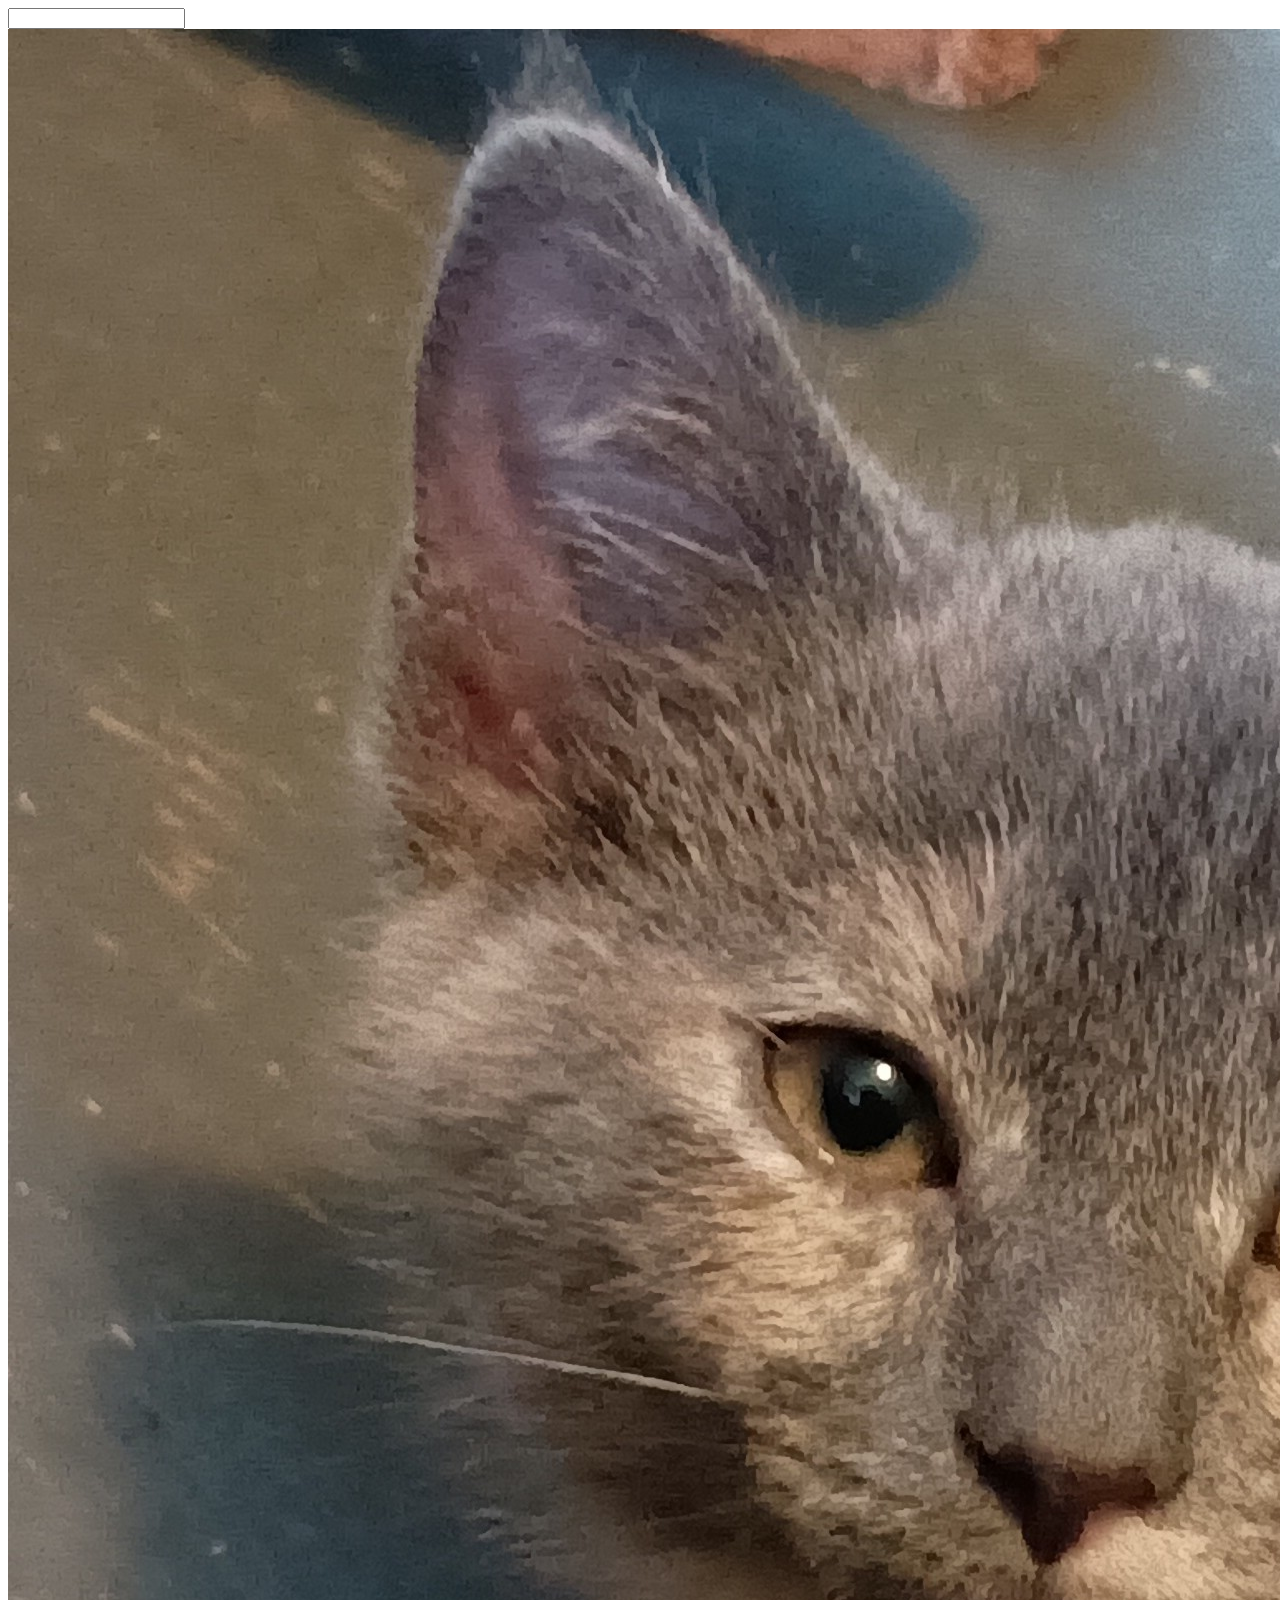
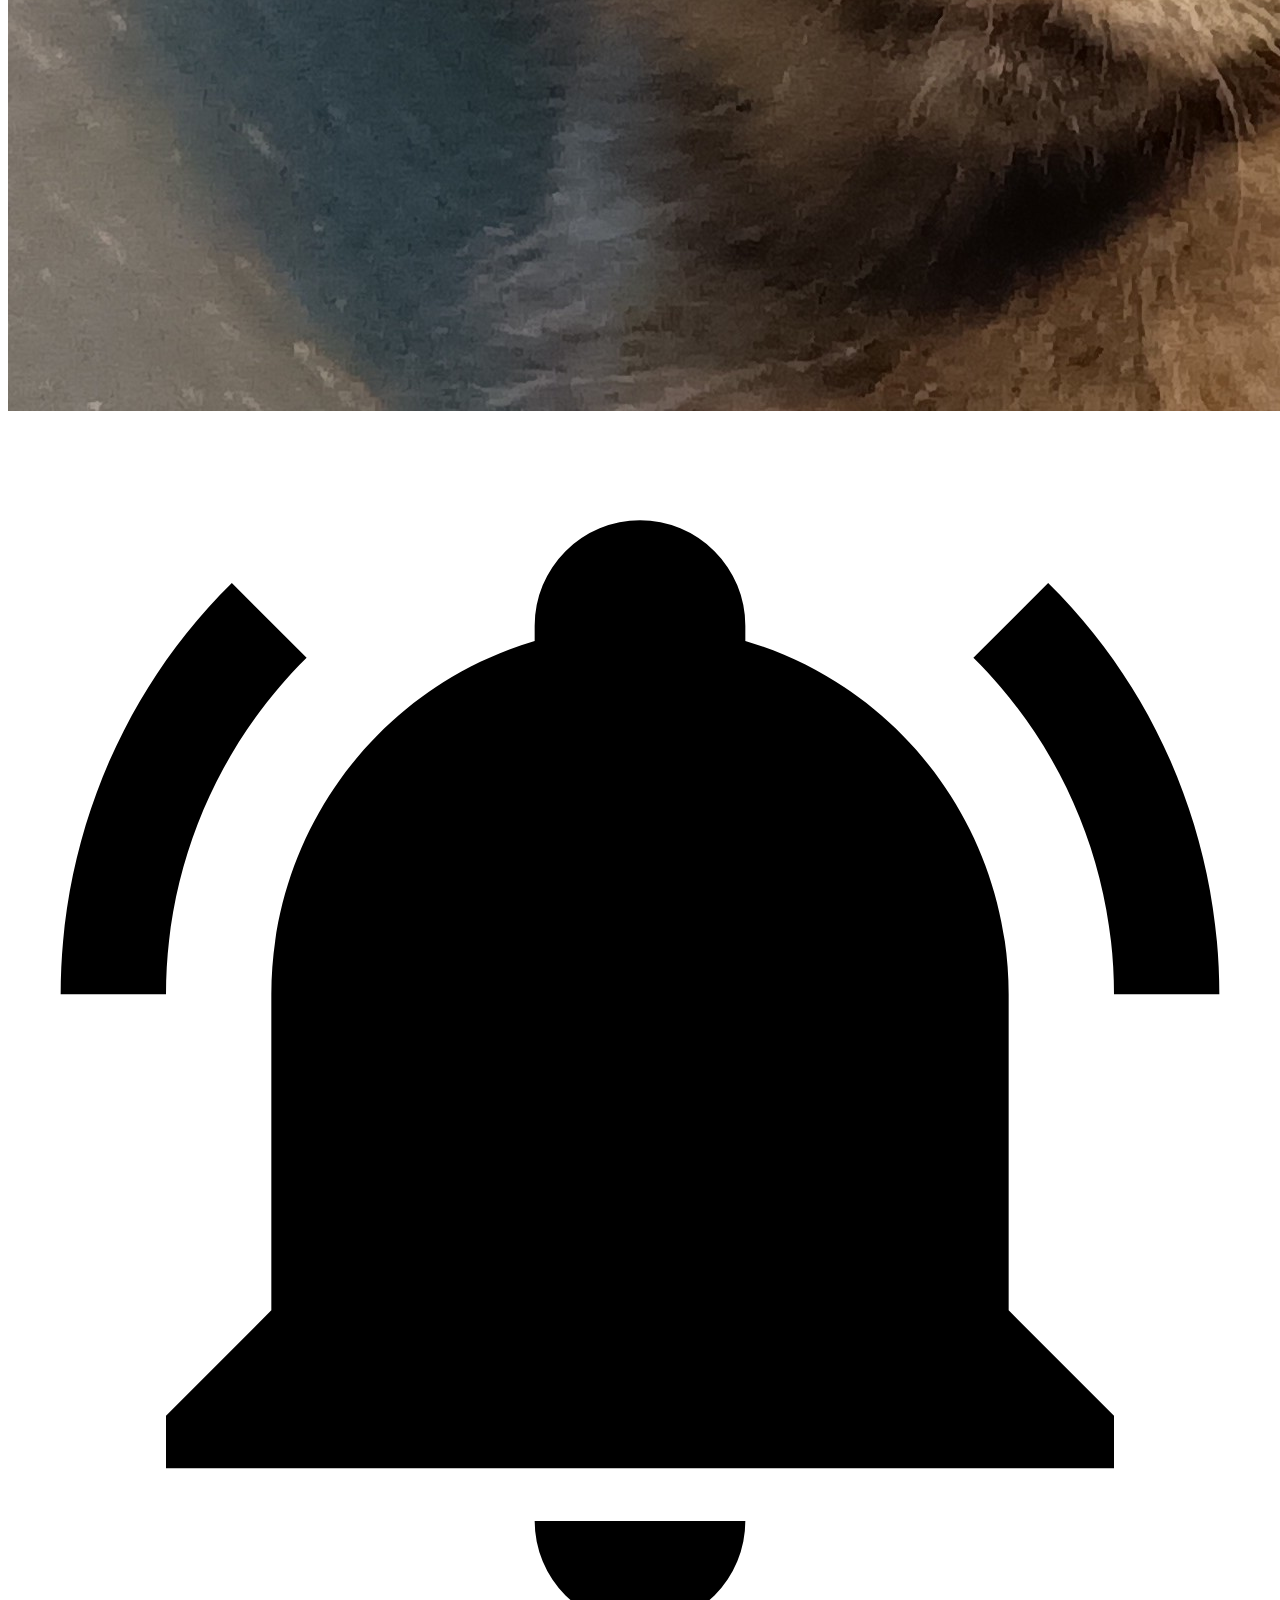
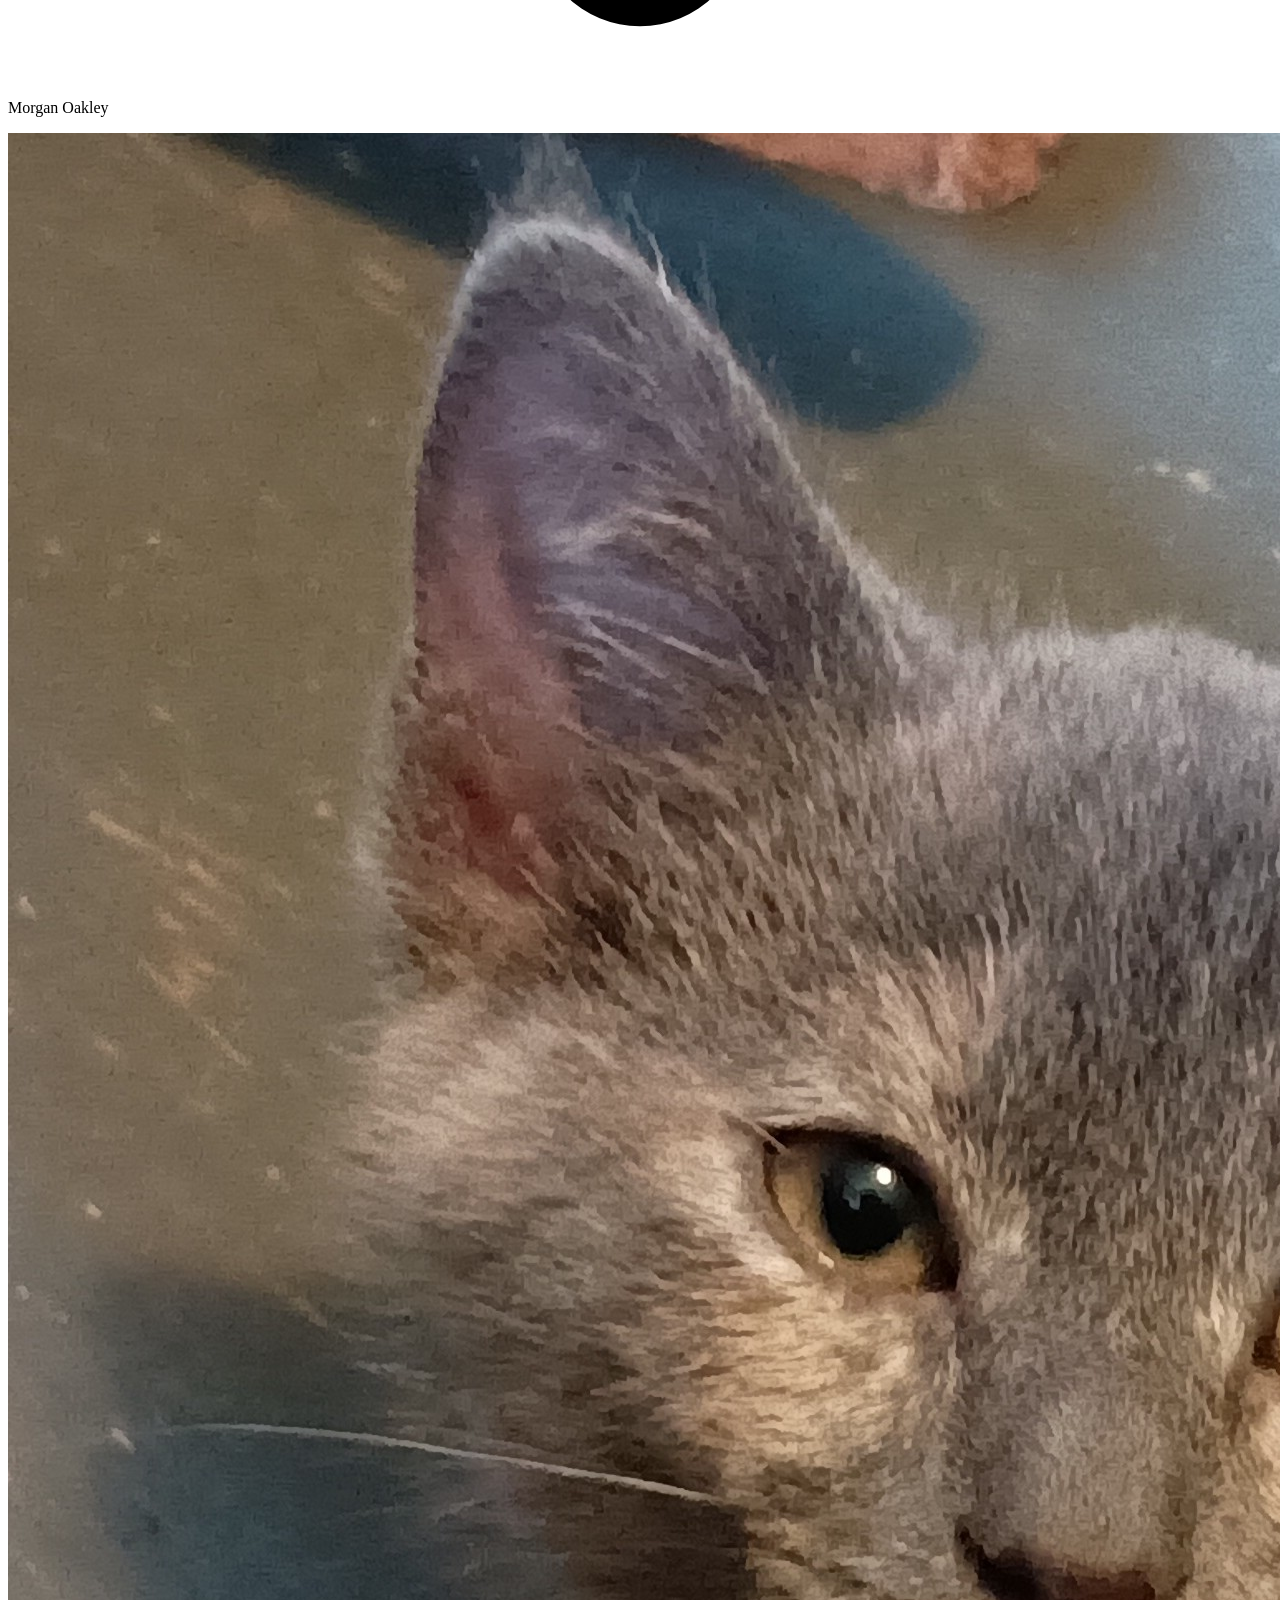
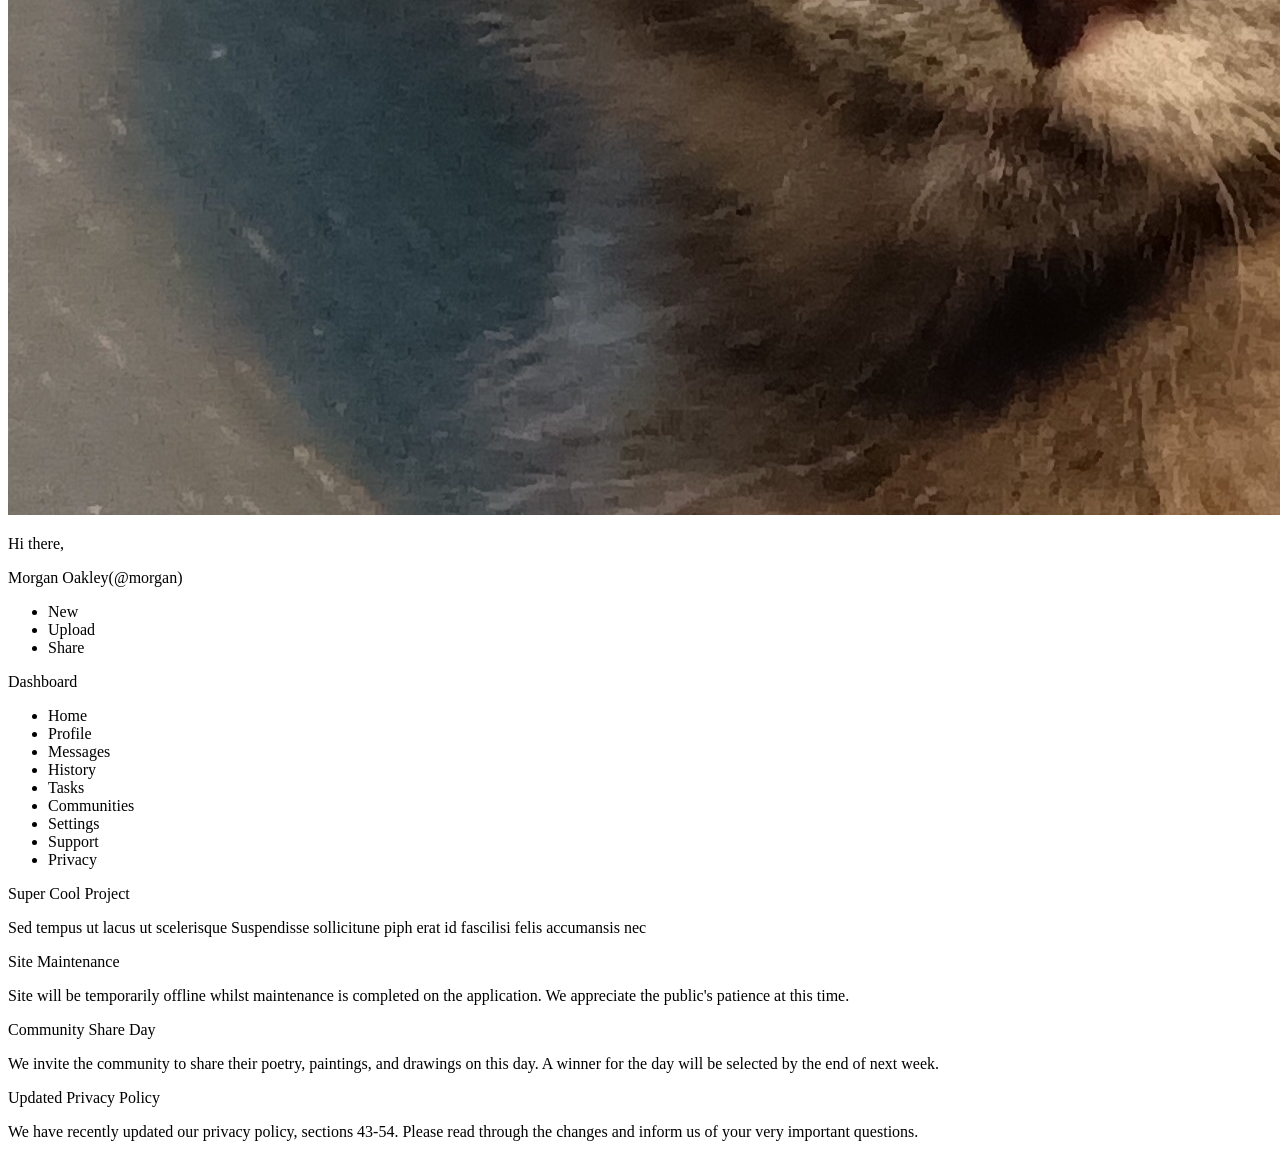
==== index.html @ 4944d213 "Add sidebar, main-content, and header sections to the HTML file." ====
<!DOCTYPE html>
<html lang="en">
<head>
    <meta charset="UTF-8">
    <meta name="viewport" content="width=device-width, initial-scale=1.0">
    <title>Document</title>
    <link rel="stylesheet" type="text/css" href="style.css">
</head>
<body>
    <div class="header">
        <input type="text">
        <img src="cat.png" alt="gray kitten">
        <img src="bell-ring.svg" alt="ringing bell"> 
        <p>Morgan Oakley</p>
        <img src="cat.png" alt="gray kitten">
        <p>Hi there,</p>
        <p>Morgan Oakley(@morgan)</p>
        <ul>
            <li>New</li>
            <li>Upload</li>
            <li>Share</li>
        </ul>
    </div>
    <div class="side_bar">
        <p>Dashboard</p>
        <ul>
            <li>Home</li>
            <li>Profile</li>
            <li>Messages</li>
            <li>History</li>
            <li>Tasks</li>
            <li>Communities</li>
            <li>Settings</li>
            <li>Support</li>
            <li>Privacy</li>
        </ul>

    </div>
    <div class="main_content">
        <div class="projects">
            <div class="card">
                <p>Super Cool Project</p>
                <p>Sed tempus ut lacus ut scelerisque Suspendisse sollicitune piph erat id fascilisi felis accumansis nec</p>
            </div>
            <div class="card"></div>
            <div class="card"></div>
            <div class="card"></div>
            <div class="card"></div>
            <div class="card"></div>


        </div>
        <div class="announcements">
            <div class="article">
                <p>Site Maintenance</p>
                <p>Site will be temporarily offline whilst maintenance is completed on the application. 
                    We appreciate the public's patience at this time.  </p>
            </div>
            <div class="article">
                <p>Community Share Day</p>
                <p>We invite the community to share their poetry, paintings, and drawings on this day.
                    A winner for the day will be selected by the end of next week.
                </p>
            </div>
            <div class="article">
                <p>Updated Privacy Policy</p>
                <p>We have recently updated our privacy policy, sections 43-54. 
                 Please read through the changes and inform us of your very important questions.</p>
            </div>

        </div>
        <div class="trending">

        </div>

    </div>
    
</body>
</html>
---- style.css ----
body{
    background-color:rgb(255, 255, 255);
}
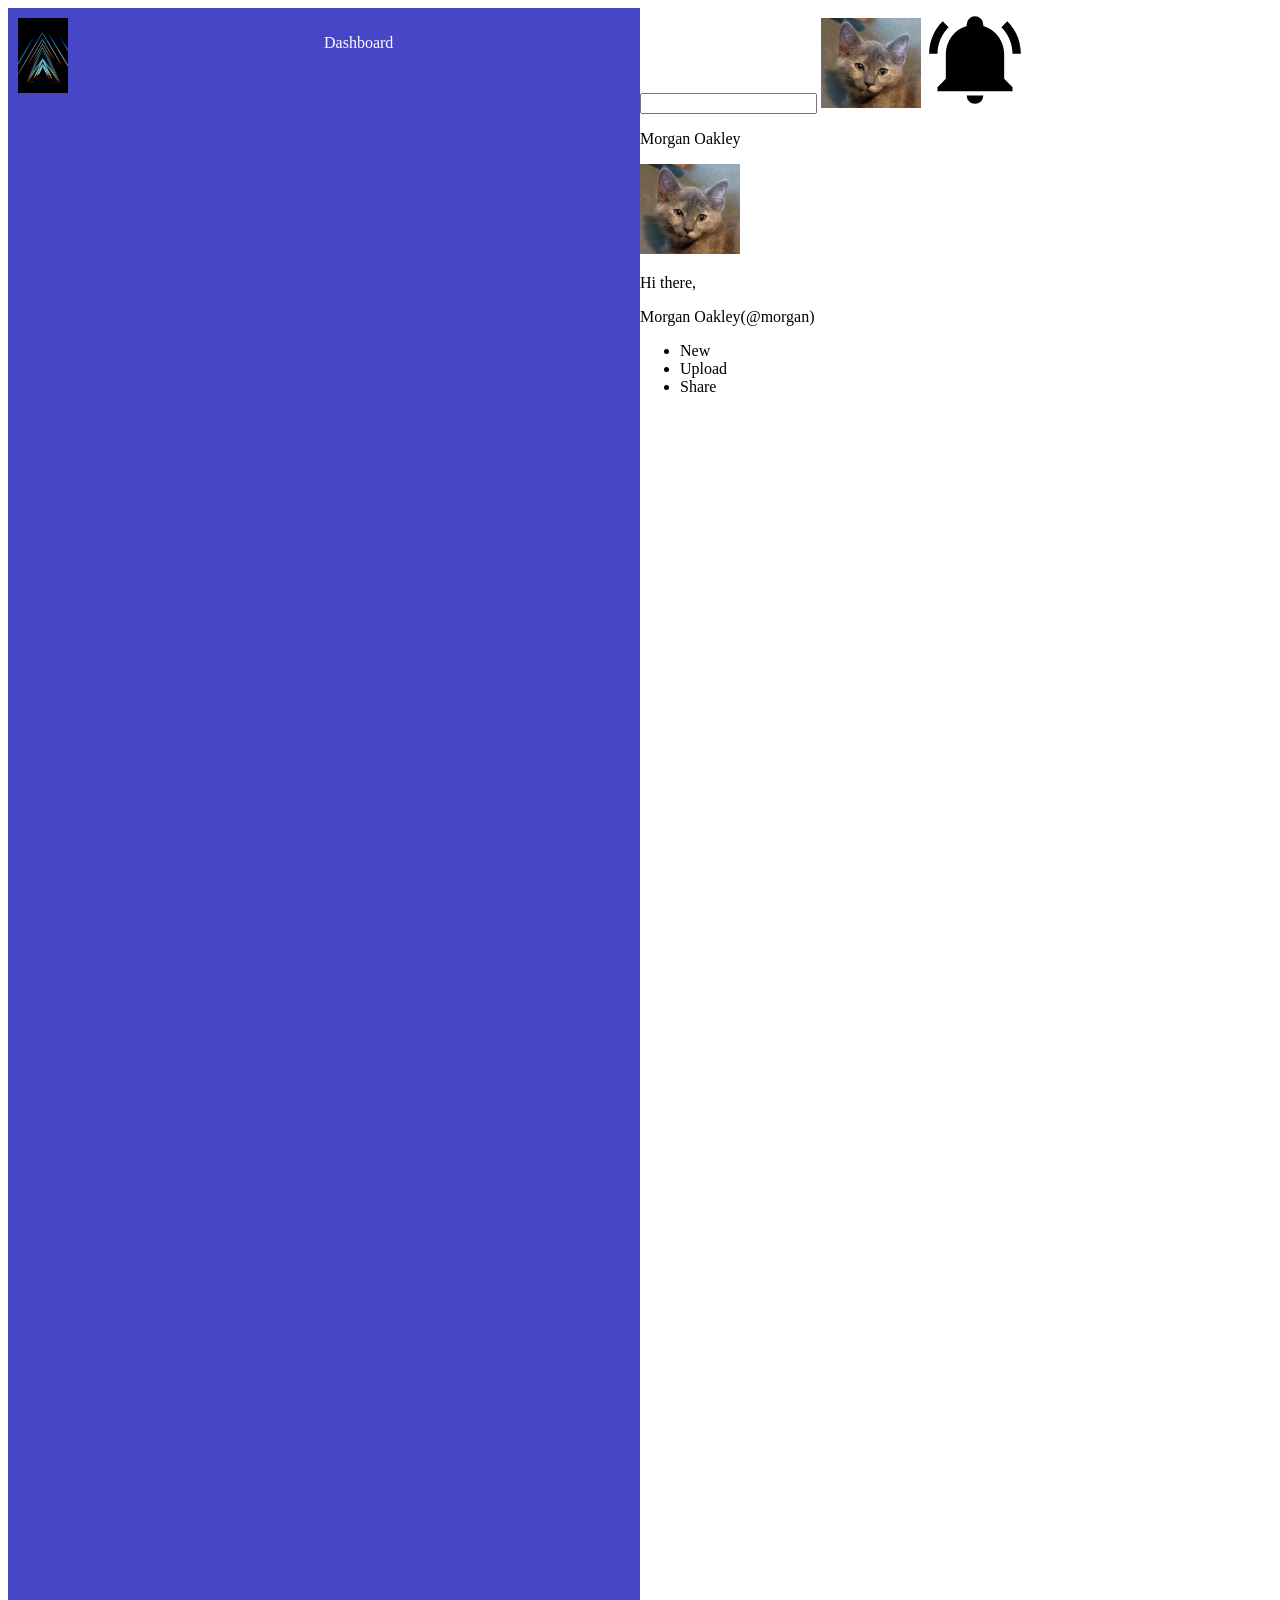
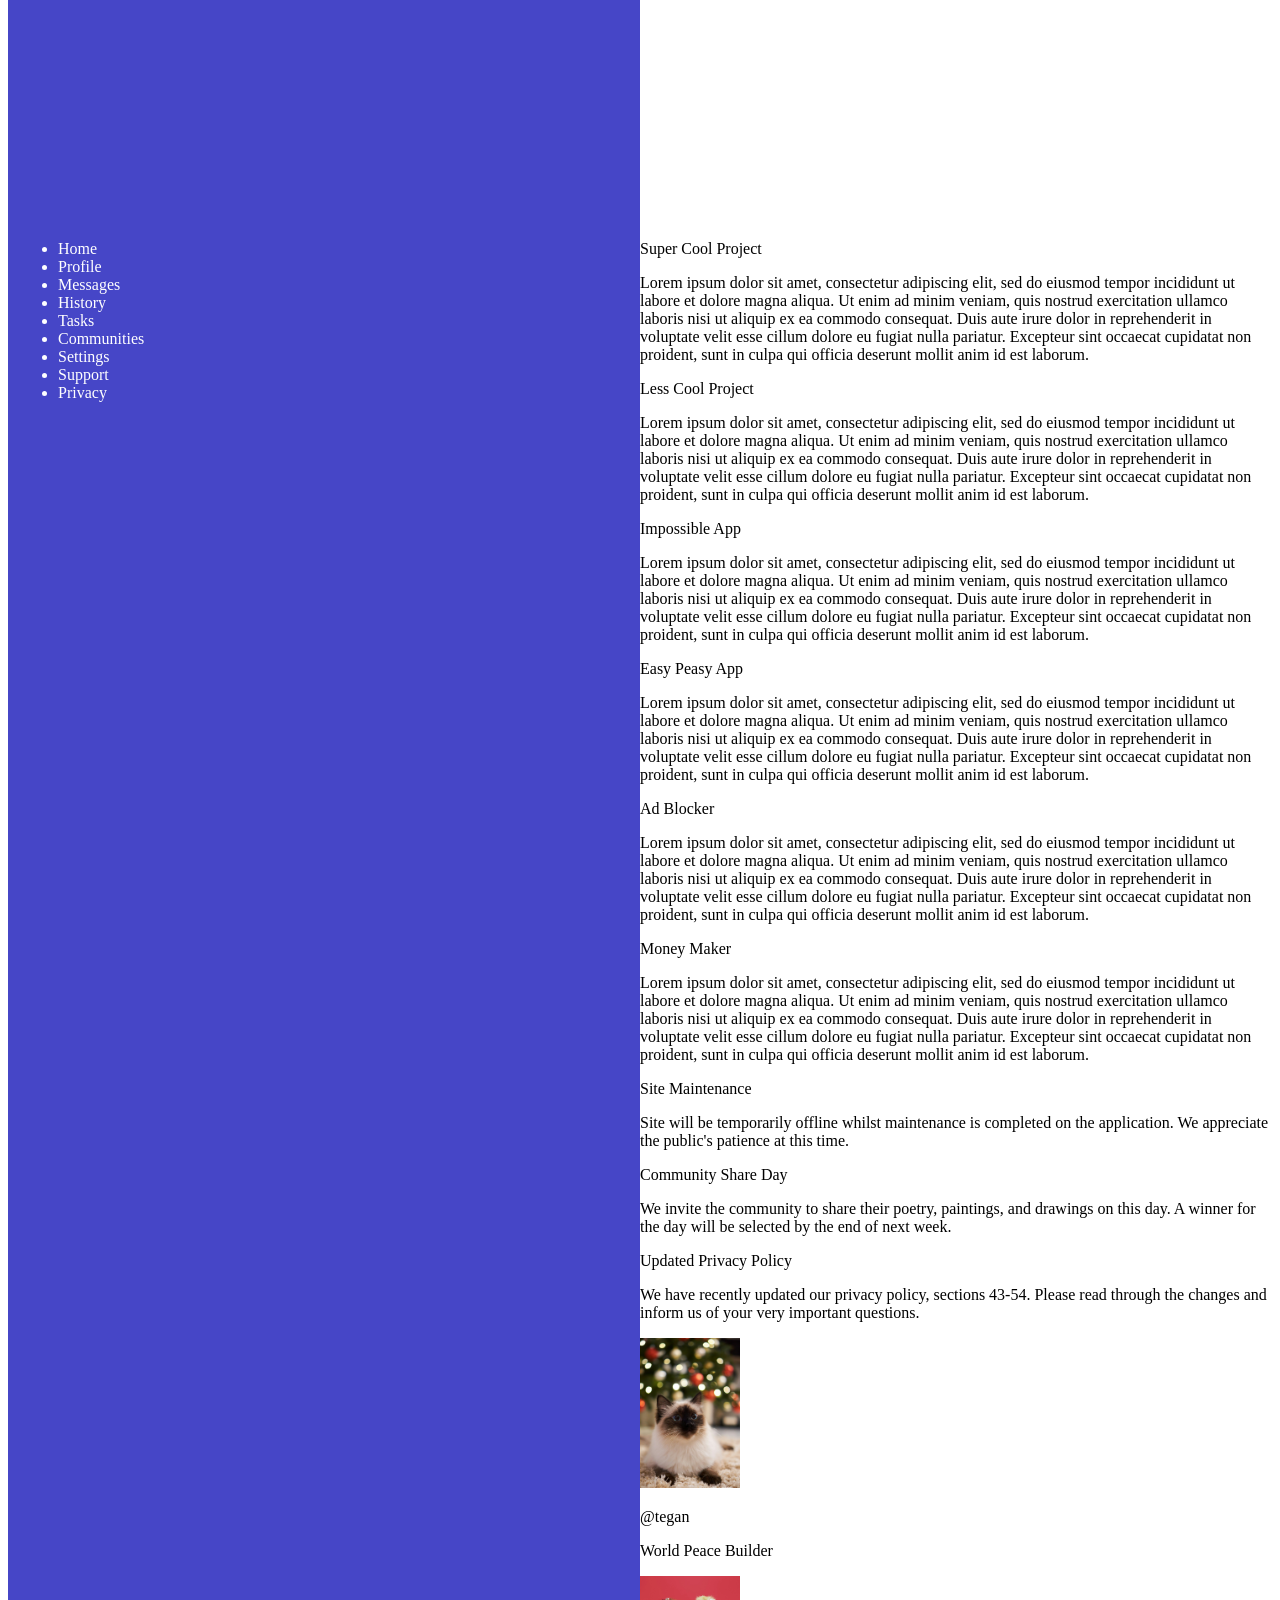
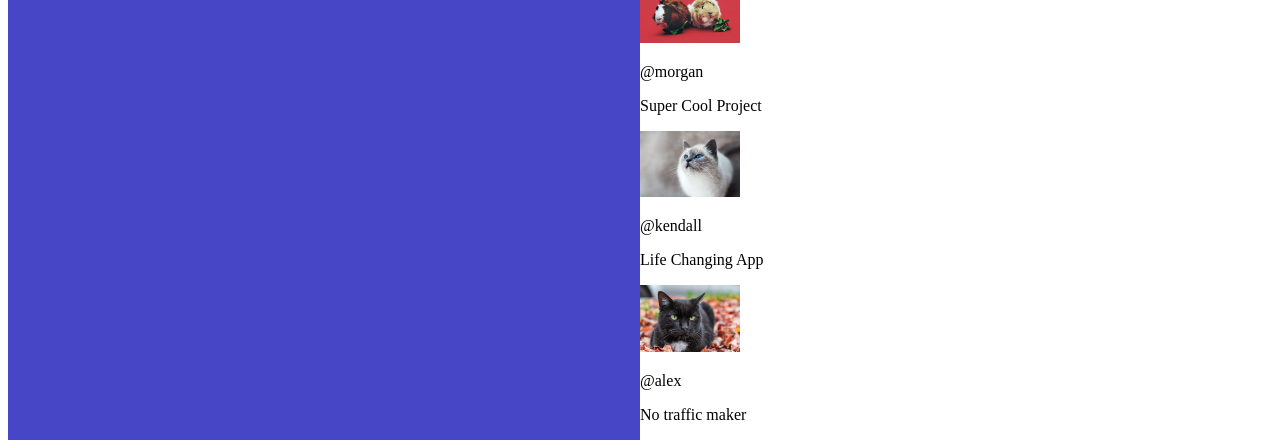
==== commit a5002ca5: "developed the basic grid structure for the site." ====
--- a/index.html
+++ b/index.html
@@ -7,6 +7,27 @@
     <link rel="stylesheet" type="text/css" href="style.css">
 </head>
 <body>
+     <div class="side_bar">
+        <div class="logo_info">
+        <img src = "sylwia-bartyzel-GL4bT84JdNg-unsplash.jpg" alt = "triangle picture" class = "logo">
+        <p>Dashboard</p>
+        </div>
+        <div class="menu">
+        <ul>
+            <li>Home</li>
+            <li>Profile</li>
+            <li>Messages</li>
+            <li>History</li>
+            <li>Tasks</li>
+            <li>Communities</li>
+            <li>Settings</li>
+            <li>Support</li>
+            <li>Privacy</li>
+        </ul>
+    </div>
+
+    </div>
+    
     <div class="header">
         <input type="text">
         <img src="cat.png" alt="gray kitten">
@@ -21,32 +42,63 @@
             <li>Share</li>
         </ul>
     </div>
-    <div class="side_bar">
-        <p>Dashboard</p>
-        <ul>
-            <li>Home</li>
-            <li>Profile</li>
-            <li>Messages</li>
-            <li>History</li>
-            <li>Tasks</li>
-            <li>Communities</li>
-            <li>Settings</li>
-            <li>Support</li>
-            <li>Privacy</li>
-        </ul>
-
-    </div>
+   
     <div class="main_content">
         <div class="projects">
             <div class="card">
                 <p>Super Cool Project</p>
-                <p>Sed tempus ut lacus ut scelerisque Suspendisse sollicitune piph erat id fascilisi felis accumansis nec</p>
+                <p>Lorem ipsum dolor sit amet, consectetur adipiscing elit, 
+                    sed do eiusmod tempor incididunt ut labore et dolore magna aliqua. 
+                    Ut enim ad minim veniam, quis nostrud exercitation ullamco laboris nisi ut aliquip ex ea commodo consequat. 
+                    Duis aute irure dolor in reprehenderit in voluptate velit esse cillum dolore eu fugiat nulla pariatur. 
+                    Excepteur sint occaecat cupidatat non proident, sunt in culpa qui officia deserunt mollit anim id est laborum.
+                </p>
             </div>
-            <div class="card"></div>
-            <div class="card"></div>
-            <div class="card"></div>
-            <div class="card"></div>
-            <div class="card"></div>
+            <div class="card">
+                <p>Less Cool Project</p>
+                 <p>Lorem ipsum dolor sit amet, consectetur adipiscing elit, 
+                    sed do eiusmod tempor incididunt ut labore et dolore magna aliqua. 
+                    Ut enim ad minim veniam, quis nostrud exercitation ullamco laboris nisi ut aliquip ex ea commodo consequat. 
+                    Duis aute irure dolor in reprehenderit in voluptate velit esse cillum dolore eu fugiat nulla pariatur. 
+                    Excepteur sint occaecat cupidatat non proident, sunt in culpa qui officia deserunt mollit anim id est laborum.
+                </p>
+            </div>
+            <div class="card">
+                <p>Impossible App</p>
+                <p>Lorem ipsum dolor sit amet, consectetur adipiscing elit, 
+                    sed do eiusmod tempor incididunt ut labore et dolore magna aliqua. 
+                    Ut enim ad minim veniam, quis nostrud exercitation ullamco laboris nisi ut aliquip ex ea commodo consequat. 
+                    Duis aute irure dolor in reprehenderit in voluptate velit esse cillum dolore eu fugiat nulla pariatur. 
+                    Excepteur sint occaecat cupidatat non proident, sunt in culpa qui officia deserunt mollit anim id est laborum.
+                </p>
+            </div>
+            <div class="card">
+                <p>Easy Peasy App</p>
+                 <p>Lorem ipsum dolor sit amet, consectetur adipiscing elit, 
+                    sed do eiusmod tempor incididunt ut labore et dolore magna aliqua. 
+                    Ut enim ad minim veniam, quis nostrud exercitation ullamco laboris nisi ut aliquip ex ea commodo consequat. 
+                    Duis aute irure dolor in reprehenderit in voluptate velit esse cillum dolore eu fugiat nulla pariatur. 
+                    Excepteur sint occaecat cupidatat non proident, sunt in culpa qui officia deserunt mollit anim id est laborum.
+                </p>
+            </div>
+            <div class="card">
+                <p>Ad Blocker</p>
+                 <p>Lorem ipsum dolor sit amet, consectetur adipiscing elit, 
+                    sed do eiusmod tempor incididunt ut labore et dolore magna aliqua. 
+                    Ut enim ad minim veniam, quis nostrud exercitation ullamco laboris nisi ut aliquip ex ea commodo consequat. 
+                    Duis aute irure dolor in reprehenderit in voluptate velit esse cillum dolore eu fugiat nulla pariatur. 
+                    Excepteur sint occaecat cupidatat non proident, sunt in culpa qui officia deserunt mollit anim id est laborum.
+                </p>
+            </div>
+            <div class="card">
+                <p>Money Maker</p>
+                 <p>Lorem ipsum dolor sit amet, consectetur adipiscing elit, 
+                    sed do eiusmod tempor incididunt ut labore et dolore magna aliqua. 
+                    Ut enim ad minim veniam, quis nostrud exercitation ullamco laboris nisi ut aliquip ex ea commodo consequat. 
+                    Duis aute irure dolor in reprehenderit in voluptate velit esse cillum dolore eu fugiat nulla pariatur. 
+                    Excepteur sint occaecat cupidatat non proident, sunt in culpa qui officia deserunt mollit anim id est laborum.
+                </p>
+            </div>
 
 
         </div>
@@ -70,10 +122,33 @@
 
         </div>
         <div class="trending">
+            <div class = "profile">
+                <img src = "david-kohler-OmWw4SfE2DI-unsplash.jpg">
+                <p>@tegan</p>
+                <p>World Peace Builder</p>
+            </div>
+            <div class = "profile">
+                <img src = "scott-webb-ttCFWHrmWH4-unsplash.jpg">
+                <p>@morgan</p>
+                <p>Super Cool Project</p>
+            </div>
+            <div class = "profile">
+                <img src = "mikhail-vasilyev-IFxjDdqK_0U-unsplash.jpg">
+                <p>@kendall</p>
+                <p>Life Changing App</p>
+            </div>
+            <div class = "profile">
+                <img src = "andreas-brun-E2XMlTtLSQM-unsplash.jpg">
+                <p>@alex</p>
+                <p>No traffic maker</p>
+            </div>
+            
 
         </div>
+    
 
     </div>
+
     
 </body>
 </html>
--- a/style.css
+++ b/style.css
@@ -1,3 +1,38 @@
 body{
     background-color:rgb(255, 255, 255);
+    display:grid;
+    grid-auto-flow:column;
+    grid-template-columns: 1fr 1fr;
+    grid-template-rows:1fr 1fr;
+}
+img{
+    width:100px;
+    height:auto;
+}
+.side_bar{
+    background-color:rgb(70, 70, 199);
+    color:white;
+    padding:10px;
+    grid-row:1/-1;
+    display:grid;
+    grid-auto-flow:row;
+    grid-template-rows: 1fr 1fr;
+    
+}
+.logo{
+    width:50px;
+    height:auto;
+}
+.logo_info{
+    display:grid;
+    grid-auto-flow:column;
+    grid-template-columns:1fr 1fr;
+}
+.header{
+    grid-row:1/2;
+    grid-column:2/2;
+}
+.main_content{
+    grid-row:2/2;
+    grid-column:2/2;
 }
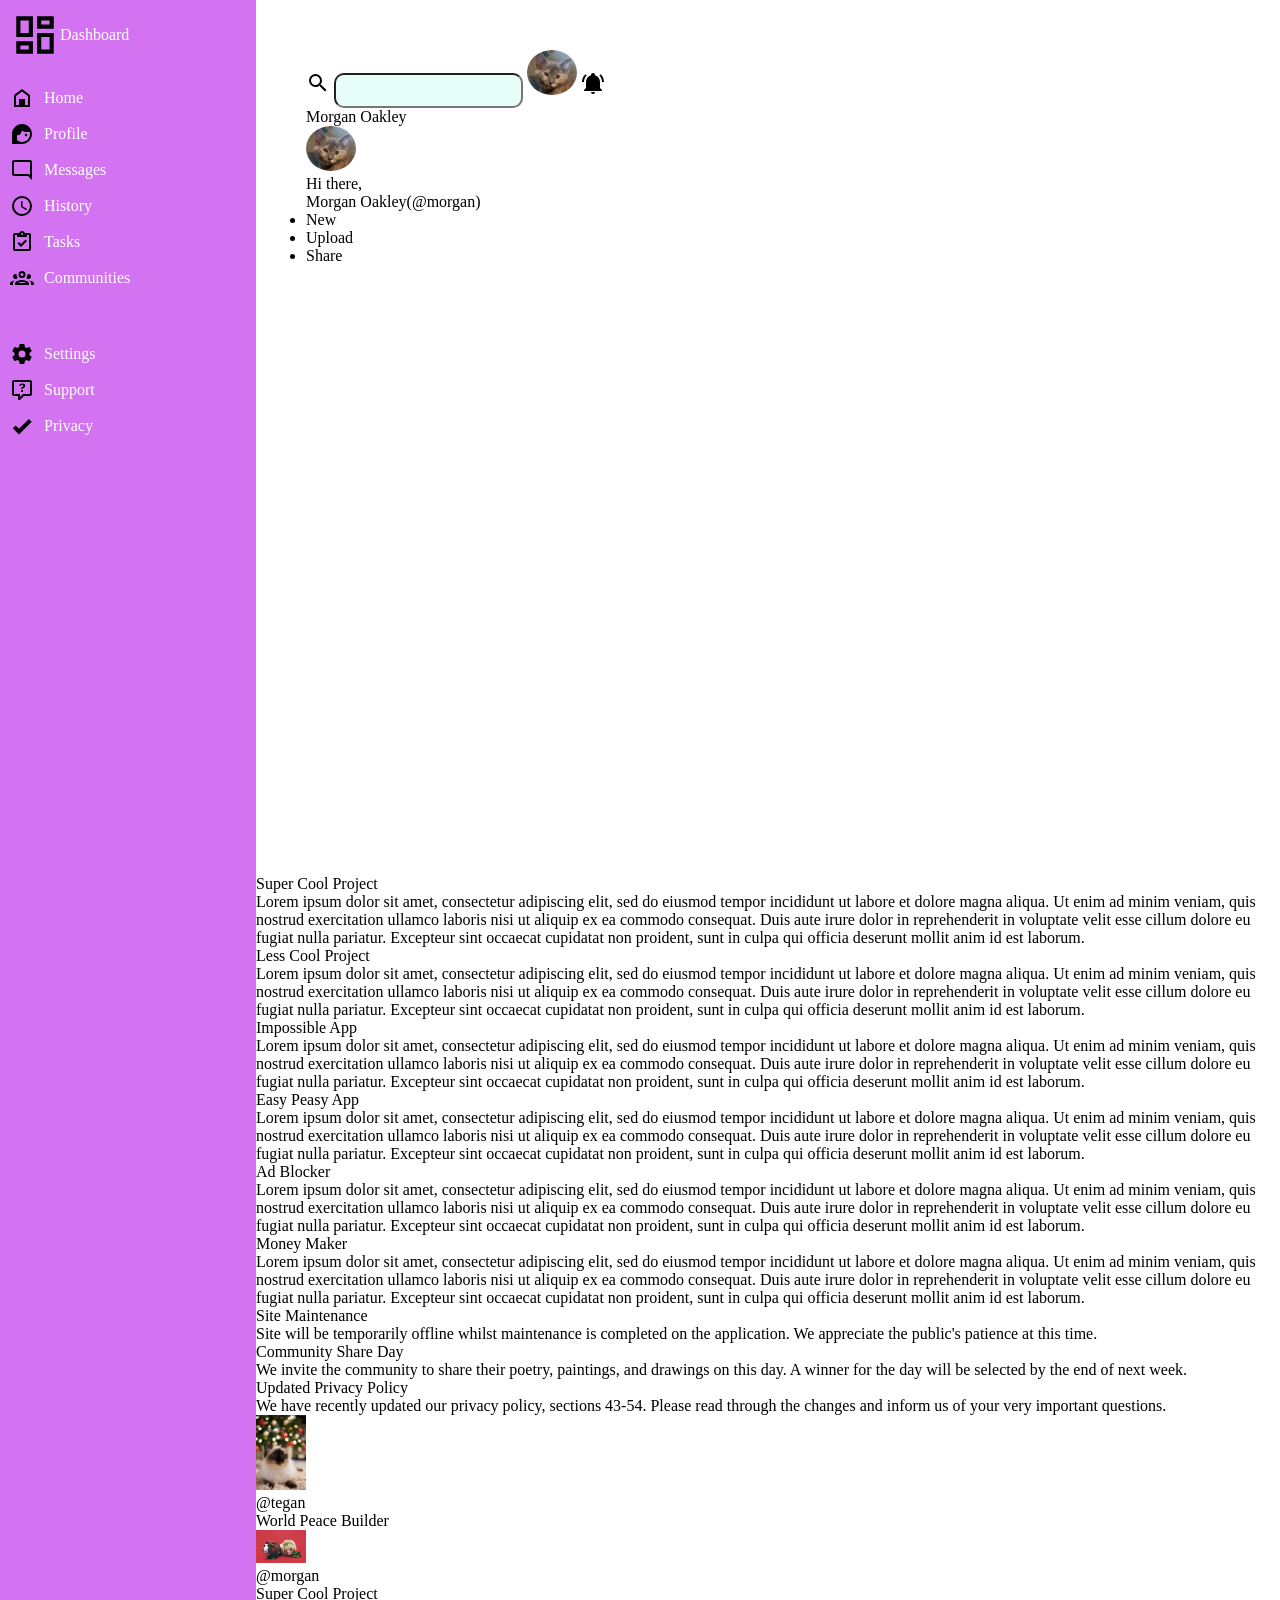
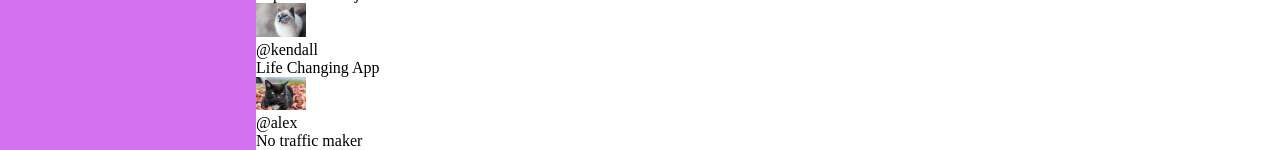
==== commit 1b353454: "Develop the sidebar, start work on the header" ====
--- a/index.html
+++ b/index.html
@@ -9,30 +9,38 @@
 <body>
      <div class="side_bar">
         <div class="logo_info">
-        <img src = "sylwia-bartyzel-GL4bT84JdNg-unsplash.jpg" alt = "triangle picture" class = "logo">
+        <img src = "./svgs/view-dashboard-outline.svg" alt = "dashboard" class = "logo">
         <p>Dashboard</p>
         </div>
         <div class="menu">
         <ul>
-            <li>Home</li>
-            <li>Profile</li>
-            <li>Messages</li>
-            <li>History</li>
-            <li>Tasks</li>
-            <li>Communities</li>
-            <li>Settings</li>
-            <li>Support</li>
-            <li>Privacy</li>
+            <div class="menu_top">
+                <li><img src="./svgs/home-variant-outline.svg" alt="home logo" class = "icons"> <a href="#">Home</a></li>
+                <li><img src="./svgs/face-woman-profile.svg" alt="profile" class = "icons"><a href="#">Profile</a></li>
+                <li><img src="./svgs/message-reply-outline.svg" alt="messages" class = "icons"><a href="#">Messages</a></li>
+                <li><img src="./svgs/clock-outline.svg" alt="clock outline" class = "icons"><a href = "#">History</a></li>
+                <li><img src="./svgs/clipboard-check-outline.svg" alt="clipboard" class = "icons"><a href = "#">Tasks</a></li>
+                <li><img src="./svgs/account-group-outline.svg" alt="communities" class = "icons"><a href = "#">Communities</a></li>
+            </div>
+            <div class="menu_bottom">
+                <li><img src="./svgs/cog.svg" alt="settings" class = "icons"><a href = "#">Settings</a></li>
+                <li><img src="./svgs/comment-question-outline.svg" alt="question comment box" class = "icons"><a href = "#">Support</a></li>
+                <li><img src="./svgs/check-bold.svg" alt="checkmark" class = "icons"><a href = "#">Privacy</a></li>
+            </div>
         </ul>
     </div>
 
     </div>
     
     <div class="header">
-        <input type="text">
-        <img src="cat.png" alt="gray kitten">
-        <img src="bell-ring.svg" alt="ringing bell"> 
-        <p>Morgan Oakley</p>
+        <div>
+            <img src="svgs/magnify.svg" alt="magnifying glass" class = "icons">
+            <input type="text" class = "search_box">
+            <img src="cat.png" alt="gray kitten">
+            <img src="./svgs/bell-ring.svg" alt="ringing bell" class="icons"> 
+            <p>Morgan Oakley</p>
+        </div>
+        <div>
         <img src="cat.png" alt="gray kitten">
         <p>Hi there,</p>
         <p>Morgan Oakley(@morgan)</p>
@@ -41,6 +49,7 @@
             <li>Upload</li>
             <li>Share</li>
         </ul>
+        </div>
     </div>
    
     <div class="main_content">
--- a/style.css
+++ b/style.css
@@ -1,22 +1,33 @@
+/*reset*/
+* {
+  margin: 0;
+  padding: 0;
+  box-sizing: border-box; /* Ensures padding and border are included in the element's total width and height */
+  
+}
 body{
     background-color:rgb(255, 255, 255);
     display:grid;
     grid-auto-flow:column;
-    grid-template-columns: 1fr 1fr;
+    grid-template-columns: 1fr 4fr;
     grid-template-rows:1fr 1fr;
 }
 img{
-    width:100px;
+    width:50px;
     height:auto;
 }
 .side_bar{
-    background-color:rgb(70, 70, 199);
+    background-color:rgb(212, 115, 241);
     color:white;
-    padding:10px;
+    padding: 10px;
     grid-row:1/-1;
     display:grid;
     grid-auto-flow:row;
-    grid-template-rows: 1fr 1fr;
+    grid-template-rows: auto 1fr;
+    row-gap:20px;
+    
+    
+    
     
 }
 .logo{
@@ -26,13 +37,56 @@
 .logo_info{
     display:grid;
     grid-auto-flow:column;
-    grid-template-columns:1fr 1fr;
+    grid-template-columns:auto 1fr;
+    align-items:center;
 }
 .header{
     grid-row:1/2;
     grid-column:2/2;
+    display:grid;
+    grid-template-rows: auto 1fr 1fr 1fr;
+    grid-template-columns: 1fr 1fr;
+    grid-auto-flow:column;
+    padding:50px;
 }
+
 .main_content{
     grid-row:2/2;
     grid-column:2/2;
+}
+.menu ul{
+    list-style-type:none;
+    margin:0;
+    padding:0;
+    
+    
+}
+.menu ul li {
+    display: grid;
+    grid-template-columns: auto 1fr;  /* icon column + flexible text column */
+    align-items: center;              /* vertically center both */
+    column-gap: 10px;                 /* space between icon and text */
+    padding: 6px 0;
+}
+
+.icons {
+    width: 24px;                 /* smaller icons look cleaner */
+    height: auto;
+}
+.menu ul{
+    display:grid;
+    grid-template-rows: auto 1fr;
+    row-gap:40px;
+}
+.menu ul a{
+    text-decoration:none;
+    color:white;
+}
+.header img{
+    border-radius:50%;
+}
+.search_box{
+    border-radius: 10px; /* Adjust the value for desired roundness */
+    padding: 8px; /* Add padding for better appearance */
+    background-color:rgb(231, 255, 248);
 }
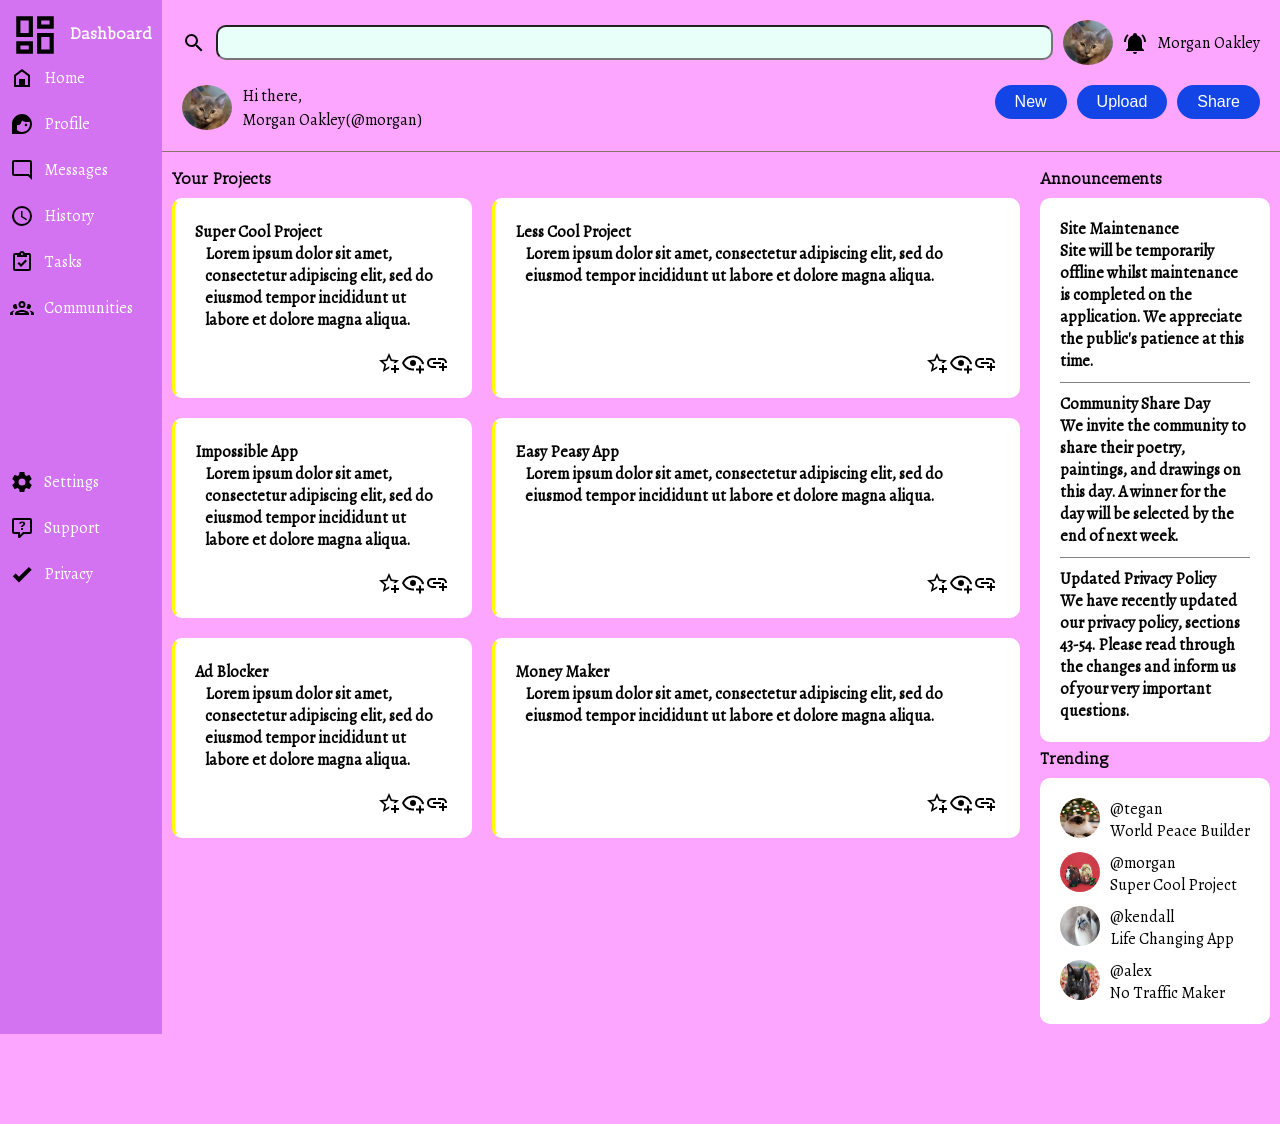
==== commit 76e4bc64: "Add custom fonts. Develop card layout for main content. Develop the announcements and Trending areas" ====
--- a/index.html
+++ b/index.html
@@ -10,23 +10,21 @@
      <div class="side_bar">
         <div class="logo_info">
         <img src = "./svgs/view-dashboard-outline.svg" alt = "dashboard" class = "logo">
-        <p>Dashboard</p>
+        <h4 class="headings">Dashboard</h4>
         </div>
         <div class="menu">
-        <ul>
-            <div class="menu_top">
+        <ul class="menu_top">
                 <li><img src="./svgs/home-variant-outline.svg" alt="home logo" class = "icons"> <a href="#">Home</a></li>
                 <li><img src="./svgs/face-woman-profile.svg" alt="profile" class = "icons"><a href="#">Profile</a></li>
                 <li><img src="./svgs/message-reply-outline.svg" alt="messages" class = "icons"><a href="#">Messages</a></li>
                 <li><img src="./svgs/clock-outline.svg" alt="clock outline" class = "icons"><a href = "#">History</a></li>
                 <li><img src="./svgs/clipboard-check-outline.svg" alt="clipboard" class = "icons"><a href = "#">Tasks</a></li>
                 <li><img src="./svgs/account-group-outline.svg" alt="communities" class = "icons"><a href = "#">Communities</a></li>
-            </div>
-            <div class="menu_bottom">
+        </ul>
+        <ul class="menu_bottom">
                 <li><img src="./svgs/cog.svg" alt="settings" class = "icons"><a href = "#">Settings</a></li>
                 <li><img src="./svgs/comment-question-outline.svg" alt="question comment box" class = "icons"><a href = "#">Support</a></li>
                 <li><img src="./svgs/check-bold.svg" alt="checkmark" class = "icons"><a href = "#">Privacy</a></li>
-            </div>
         </ul>
     </div>
 
@@ -36,127 +34,180 @@
         <div>
             <img src="svgs/magnify.svg" alt="magnifying glass" class = "icons">
             <input type="text" class = "search_box">
-            <img src="cat.png" alt="gray kitten">
+            <img src="photos/cat.png" alt="gray kitten">
             <img src="./svgs/bell-ring.svg" alt="ringing bell" class="icons"> 
             <p>Morgan Oakley</p>
         </div>
         <div>
-        <img src="cat.png" alt="gray kitten">
-        <p>Hi there,</p>
-        <p>Morgan Oakley(@morgan)</p>
-        <ul>
-            <li>New</li>
-            <li>Upload</li>
-            <li>Share</li>
-        </ul>
-        </div>
+            <div>
+                <img src="photos/cat.png" alt="gray kitten">
+                <div class = "name_block">
+                <p>Hi there,</p>
+                <p>Morgan Oakley(@morgan)</p>
+                </div>
+            </div>
+              
+            
+            
+            <button>New</button>
+            <button>Upload</button>
+            <button>Share</button>
+           
+        </div>
+         
     </div>
    
     <div class="main_content">
+        <h4 class="headings">Your Projects</h4>
         <div class="projects">
             <div class="card">
-                <p>Super Cool Project</p>
+                <div class="card_content">
+                    <h4>Super Cool Project</h4>
+                    <p>Lorem ipsum dolor sit amet, consectetur adipiscing elit, 
+                        sed do eiusmod tempor incididunt ut labore et dolore magna aliqua. 
+                    
+                    </p>
+                </div>
+                <div class="card_svgs">
+                    <img src="svgs/star-plus-outline.svg" alt="star" class = "icons">
+                    <img src="svgs/eye-plus-outline.svg" alt="eye" class = "icons">
+                    <img src="svgs/link-plus.svg" alt="link" class = "icons">
+                </div>
+            </div>
+            <div class="card">
+                <div class="card_content">
+                    <h4>Less Cool Project</h4>
+                    <p>Lorem ipsum dolor sit amet, consectetur adipiscing elit, 
+                    sed do eiusmod tempor incididunt ut labore et dolore magna aliqua. 
+                    
+                    </p>
+                </div>
+                 <div class="card_svgs">
+                    <img src="svgs/star-plus-outline.svg" alt="star" class = "icons">
+                    <img src="svgs/eye-plus-outline.svg" alt="eye" class = "icons">
+                    <img src="svgs/link-plus.svg" alt="link" class = "icons">
+                </div>
+                
+            </div>
+            <div class="card">
+            <div class = "card_content">
+                <h4>Impossible App</h4>
                 <p>Lorem ipsum dolor sit amet, consectetur adipiscing elit, 
                     sed do eiusmod tempor incididunt ut labore et dolore magna aliqua. 
-                    Ut enim ad minim veniam, quis nostrud exercitation ullamco laboris nisi ut aliquip ex ea commodo consequat. 
-                    Duis aute irure dolor in reprehenderit in voluptate velit esse cillum dolore eu fugiat nulla pariatur. 
-                    Excepteur sint occaecat cupidatat non proident, sunt in culpa qui officia deserunt mollit anim id est laborum.
-                </p>
-            </div>
-            <div class="card">
-                <p>Less Cool Project</p>
+                    
+                </p>
+            </div>
+             <div class="card_svgs">
+                    <img src="svgs/star-plus-outline.svg" alt="star" class = "icons">
+                    <img src="svgs/eye-plus-outline.svg" alt="eye" class = "icons">
+                    <img src="svgs/link-plus.svg" alt="link" class = "icons">
+            </div>
+            </div>
+            <div class="card">
+            <div class="card_content">
+                <h4>Easy Peasy App</h4>
                  <p>Lorem ipsum dolor sit amet, consectetur adipiscing elit, 
                     sed do eiusmod tempor incididunt ut labore et dolore magna aliqua. 
-                    Ut enim ad minim veniam, quis nostrud exercitation ullamco laboris nisi ut aliquip ex ea commodo consequat. 
-                    Duis aute irure dolor in reprehenderit in voluptate velit esse cillum dolore eu fugiat nulla pariatur. 
-                    Excepteur sint occaecat cupidatat non proident, sunt in culpa qui officia deserunt mollit anim id est laborum.
-                </p>
-            </div>
-            <div class="card">
-                <p>Impossible App</p>
-                <p>Lorem ipsum dolor sit amet, consectetur adipiscing elit, 
-                    sed do eiusmod tempor incididunt ut labore et dolore magna aliqua. 
-                    Ut enim ad minim veniam, quis nostrud exercitation ullamco laboris nisi ut aliquip ex ea commodo consequat. 
-                    Duis aute irure dolor in reprehenderit in voluptate velit esse cillum dolore eu fugiat nulla pariatur. 
-                    Excepteur sint occaecat cupidatat non proident, sunt in culpa qui officia deserunt mollit anim id est laborum.
-                </p>
-            </div>
-            <div class="card">
-                <p>Easy Peasy App</p>
+                    
+                </p>
+            </div>
+            <div class = "card_svgs">
+                <img src="svgs/star-plus-outline.svg" alt="star" class = "icons">
+                <img src="svgs/eye-plus-outline.svg" alt="eye" class = "icons">
+                <img src="svgs/link-plus.svg" alt="link" class = "icons">
+            </div>
+            </div>
+            <div class="card">
+                <div class = "card_content">
+                <h4>Ad Blocker</h4>
                  <p>Lorem ipsum dolor sit amet, consectetur adipiscing elit, 
                     sed do eiusmod tempor incididunt ut labore et dolore magna aliqua. 
-                    Ut enim ad minim veniam, quis nostrud exercitation ullamco laboris nisi ut aliquip ex ea commodo consequat. 
-                    Duis aute irure dolor in reprehenderit in voluptate velit esse cillum dolore eu fugiat nulla pariatur. 
-                    Excepteur sint occaecat cupidatat non proident, sunt in culpa qui officia deserunt mollit anim id est laborum.
-                </p>
-            </div>
-            <div class="card">
-                <p>Ad Blocker</p>
-                 <p>Lorem ipsum dolor sit amet, consectetur adipiscing elit, 
-                    sed do eiusmod tempor incididunt ut labore et dolore magna aliqua. 
-                    Ut enim ad minim veniam, quis nostrud exercitation ullamco laboris nisi ut aliquip ex ea commodo consequat. 
-                    Duis aute irure dolor in reprehenderit in voluptate velit esse cillum dolore eu fugiat nulla pariatur. 
-                    Excepteur sint occaecat cupidatat non proident, sunt in culpa qui officia deserunt mollit anim id est laborum.
-                </p>
-            </div>
-            <div class="card">
-                <p>Money Maker</p>
-                 <p>Lorem ipsum dolor sit amet, consectetur adipiscing elit, 
-                    sed do eiusmod tempor incididunt ut labore et dolore magna aliqua. 
-                    Ut enim ad minim veniam, quis nostrud exercitation ullamco laboris nisi ut aliquip ex ea commodo consequat. 
-                    Duis aute irure dolor in reprehenderit in voluptate velit esse cillum dolore eu fugiat nulla pariatur. 
-                    Excepteur sint occaecat cupidatat non proident, sunt in culpa qui officia deserunt mollit anim id est laborum.
-                </p>
-            </div>
-
-
-        </div>
-        <div class="announcements">
+                    
+                </p>
+            </div>
+            <div class = "card_svgs">
+                    <img src="svgs/star-plus-outline.svg" alt="star" class = "icons">
+                    <img src="svgs/eye-plus-outline.svg" alt="eye" class = "icons">
+                    <img src="svgs/link-plus.svg" alt="link" class = "icons">
+            </div>
+            </div>
+            <div class="card">
+                <div class = "card_content">
+                    <h4>Money Maker</h4>
+                    <p>Lorem ipsum dolor sit amet, consectetur adipiscing elit, 
+                    sed do eiusmod tempor incididunt ut labore et dolore magna aliqua. 
+                    </p>
+                </div>
+                  <div class = "card_svgs">
+                    <img src="svgs/star-plus-outline.svg" alt="star" class = "icons">
+                    <img src="svgs/eye-plus-outline.svg" alt="eye" class = "icons">
+                    <img src="svgs/link-plus.svg" alt="link" class = "icons">
+            </div>
+            </div>
+
+
+        </div>
+       
+    
+
+    </div>
+     
+     <div class="announcements">
+           <h4 class = "headings">Announcements</h4>
+           <div class="articles">
             <div class="article">
-                <p>Site Maintenance</p>
-                <p>Site will be temporarily offline whilst maintenance is completed on the application. 
+                <h4>Site Maintenance</h4>
+                <p class="bottom-border">Site will be temporarily offline whilst maintenance is completed on the application. 
                     We appreciate the public's patience at this time.  </p>
             </div>
             <div class="article">
-                <p>Community Share Day</p>
-                <p>We invite the community to share their poetry, paintings, and drawings on this day.
+                <h4>Community Share Day</h4>
+                <p class="bottom-border">We invite the community to share their poetry, paintings, and drawings on this day.
                     A winner for the day will be selected by the end of next week.
                 </p>
             </div>
             <div class="article">
-                <p>Updated Privacy Policy</p>
+                <h4>Updated Privacy Policy</h4>
                 <p>We have recently updated our privacy policy, sections 43-54. 
                  Please read through the changes and inform us of your very important questions.</p>
             </div>
-
+        </div>
         </div>
         <div class="trending">
-            <div class = "profile">
-                <img src = "david-kohler-OmWw4SfE2DI-unsplash.jpg">
-                <p>@tegan</p>
-                <p>World Peace Builder</p>
-            </div>
-            <div class = "profile">
-                <img src = "scott-webb-ttCFWHrmWH4-unsplash.jpg">
-                <p>@morgan</p>
-                <p>Super Cool Project</p>
-            </div>
-            <div class = "profile">
-                <img src = "mikhail-vasilyev-IFxjDdqK_0U-unsplash.jpg">
-                <p>@kendall</p>
-                <p>Life Changing App</p>
-            </div>
-            <div class = "profile">
-                <img src = "andreas-brun-E2XMlTtLSQM-unsplash.jpg">
-                <p>@alex</p>
-                <p>No traffic maker</p>
+            <h4 class="headings">Trending</h4>
+            <div class = "profiles">
+            <div class = "profile">
+                <img src = "photos/david-kohler-OmWw4SfE2DI-unsplash.jpg">
+                <div class = profile_block>
+                    <p>@tegan</p>
+                    <p>World Peace Builder</p>
+                </div>
+                </div>
+            <div class = "profile">
+                <img src = "photos/scott-webb-ttCFWHrmWH4-unsplash.jpg">
+                <div class = "profile_block">
+                    <p>@morgan</p>
+                    <p>Super Cool Project</p>
+                </div>
+            </div>
+            <div class = "profile">
+                <img src = "photos/mikhail-vasilyev-IFxjDdqK_0U-unsplash.jpg">
+                <div class = "profile_block">
+                    <p>@kendall</p>
+                    <p>Life Changing App</p>
+                </div>
+            </div>
+            <div class = "profile">
+                <img src = "photos/andreas-brun-E2XMlTtLSQM-unsplash.jpg">
+                <div class = "profile_block">
+                    <p>@alex</p>
+                    <p>No Traffic Maker</p>
+                </div>
+            </div>
             </div>
             
 
         </div>
-    
-
-    </div>
 
     
 </body>
--- a/style.css
+++ b/style.css
@@ -1,3 +1,22 @@
+/*fonts*/
+@font-face {
+    font-family: 'Antic Slab';
+    src: url('fonts/AnticSlab.woff2') format('woff2'),
+        url('fonts/AnticSlab.woff') format('woff');
+    font-weight: 300;
+    font-style: normal;
+    font-display: swap;
+}
+
+@font-face {
+    font-family: 'Alegreya';
+    src: url('fonts/Alegreya-Regular.woff2') format('woff2'),
+        url('fonts/Alegreya-Regular.woff') format('woff');
+    font-weight: normal;
+    font-style: normal;
+    font-display: swap;
+}
+
 /*reset*/
 * {
   margin: 0;
@@ -5,82 +24,96 @@
   box-sizing: border-box; /* Ensures padding and border are included in the element's total width and height */
   
 }
+/*body*/
 body{
-    background-color:rgb(255, 255, 255);
-    display:grid;
-    grid-auto-flow:column;
-    grid-template-columns: 1fr 4fr;
-    grid-template-rows:1fr 1fr;
-}
+    background-color:rgb(252, 166, 255);
+    display:grid;
+    grid-auto-flow:column;
+    grid-template-columns: auto 4fr 1fr;
+    grid-template-rows:1fr auto auto;
+    grid-template-areas:
+        "sidebar header header"
+        "sidebar main announcements"
+        "sidebar main trending";
+    font-family:"Alegreya", serif;
+    height:100vh;
+}
+/* heading font style */
+.headings{
+    font-family:'Antic Slab', serif;
+    margin-left:10px;
+}
+/*default image style*/
 img{
     width:50px;
     height:auto;
 }
-.side_bar{
-    background-color:rgb(212, 115, 241);
-    color:white;
+/*side bar styles*/
+/* Sidebar container */
+.side_bar {
+    background-color: rgb(212, 115, 241);
+    color: white;
     padding: 10px;
-    grid-row:1/-1;
-    display:grid;
-    grid-auto-flow:row;
-    grid-template-rows: auto 1fr;
-    row-gap:20px;
-    
-    
-    
-    
-}
-.logo{
-    width:50px;
-    height:auto;
-}
-.logo_info{
-    display:grid;
-    grid-auto-flow:column;
-    grid-template-columns:auto 1fr;
-    align-items:center;
-}
-.header{
-    grid-row:1/2;
-    grid-column:2/2;
-    display:grid;
-    grid-template-rows: auto 1fr 1fr 1fr;
-    grid-template-columns: 1fr 1fr;
-    grid-auto-flow:column;
-    padding:50px;
-}
-
-.main_content{
-    grid-row:2/2;
-    grid-column:2/2;
-}
+    grid-area: sidebar;
+    display: grid;
+    grid-template-rows: auto 1fr; /* logo at top, menu fills rest */
+    
+    
+}
+.menu {
+    display: grid;
+    grid-template-rows: 0.5fr 1fr 2fr; /* top menu, spacer, bottom menu */
+    
+}
+
 .menu ul{
     list-style-type:none;
     margin:0;
     padding:0;
     
-    
-}
-.menu ul li {
+}
+.menu ul li { 
+    display: grid; 
+    grid-template-columns: auto 1fr; /* icon column + flexible text column */ 
+    align-items: center; /* vertically center both */ 
+    column-gap: 10px; /* space between icon and text */ 
+    padding: 6px 0; 
+}
+.menu_top{
     display: grid;
-    grid-template-columns: auto 1fr;  /* icon column + flexible text column */
-    align-items: center;              /* vertically center both */
-    column-gap: 10px;                 /* space between icon and text */
-    padding: 6px 0;
-}
-
-.icons {
-    width: 24px;                 /* smaller icons look cleaner */
-    height: auto;
-}
-.menu ul{
-    display:grid;
-    grid-template-rows: auto 1fr;
-    row-gap:40px;
+    row-gap:10px;
+
+    
+}
+.menu_bottom{
+    display:grid;
+    row-gap:10px;
+    align-self:end;
 }
 .menu ul a{
     text-decoration:none;
     color:white;
+}
+.logo{
+    width:50px;
+    height:auto;
+}
+.logo_info{
+    display:grid;
+    grid-auto-flow:column;
+    grid-template-columns:auto 1fr;
+    align-items:center;
+}
+/*header styles*/
+.header{
+    grid-area:header;
+    display:grid;
+    grid-template-rows: auto 1fr;
+    padding:20px;
+    border-bottom:1px solid rgb(138, 114, 114);
+    margin-bottom:20px;
+    
+    
 }
 .header img{
     border-radius:50%;
@@ -89,4 +122,170 @@
     border-radius: 10px; /* Adjust the value for desired roundness */
     padding: 8px; /* Add padding for better appearance */
     background-color:rgb(231, 255, 248);
+}
+.header > div:first-child {
+  display: grid;
+  grid-template-columns: auto 1fr auto auto auto;
+  align-items: center;  /* vertically center everything */
+  gap: 10px;            /* space between items */
+  margin-bottom:20px;
+}
+.header > div:last-child{
+    display:grid;
+    grid-auto-flow:column;
+    grid-template-columns:1fr auto auto auto;
+    gap:10px;
+    align-items:start;
+    
+}
+button{
+  border-radius: 20px;
+  background-color: rgb(19, 68, 230);
+  color: white;
+  padding: 8px 20px;   /* horizontal and vertical padding instead */
+  font-size: 1rem;
+  border: none;
+    
+}
+.header > div:last-child>div{
+    display:grid;
+    grid-auto-flow:column;
+    grid-template-columns:auto 1fr;
+    align-items:start;
+    column-gap:10px;
+}
+.name_block {
+  display: flex;
+  flex-direction: column;
+  gap: 2px;
+}
+/*main content styles*/
+.main_content{
+    grid-area:main;
+    
+}
+.projects{
+    display:grid;
+    grid-auto-flow: row;
+    grid-template-columns: 1fr auto;
+    grid-template-rows: 1fr auto auto;
+    
+
+}
+
+.card{
+    background-color:rgb(255, 255, 255);
+    padding:20px 20px;
+    border-radius: 10px;
+    
+    border: 3px solid rgb(255, 255, 255);
+    border-left-color: yellow;
+    margin:10px;
+    display:grid;
+    grid-auto-flow: row;
+    grid-template-rows: 1fr auto auto;
+    min-width:300px;
+    
+
+    
+}
+.card_content p:first-of-type {
+    font-weight:bold;
+    margin-bottom:10px;
+    
+    
+    
+}
+.card_svgs{
+    display:grid;
+    grid-auto-flow: column;
+    justify-content:end;
+    margin-top:10px;
+}
+.main_content p:first-of-type{
+    font-weight:bold;
+    margin-left:10px;
+    
+}
+/*default styles for icons*/
+.icons {
+    width: 24px;                 /* smaller icons look cleaner */
+    height: auto;
+}
+/*styles for announcements*/
+.announcements{
+    grid-area:announcements;
+}
+.announcements > p:first-of-type{
+    font-weight:bold;
+    margin-left:10px;
+    
+}
+.articles{
+
+    background-color:white;
+    display:grid;
+    grid-auto-flow: column;
+    grid-template-rows: auto auto 1fr;
+    row-gap:10px;
+    padding:20px;
+    border-radius:10px;
+    margin:10px;
+  
+}
+.article > p:first-of-type{
+    font-weight:bold;
+    
+    
+}
+/*styles for trending section*/
+.trending{
+    grid-area:trending;
+}
+.bottom-border{
+    padding-bottom:10px;
+    border-bottom: 1px solid gray;
+}
+
+.trending > p:first-of-type{
+    font-weight: bold;
+    margin-left:10px;
+}
+.profiles{
+
+    background-color:white;
+    display:grid;
+    grid-auto-flow: column;
+    grid-template-rows: auto auto auto 1fr;
+    row-gap:10px;
+    padding:20px;
+    border-radius:10px;
+    margin:10px;
+  
+}
+.profile{
+    display:grid;
+    grid-auto-flow: column;
+    grid-template-columns: auto 1fr;
+    
+    
+    
+}
+.profile_block{
+    display:grid;
+    grid-auto-flow:row;
+    grid-template-rows: auto 1fr;
+}
+
+.profile p{
+    display:inline;
+    white-space:nowrap;
+
+
+}
+.profile img {
+  width: 40px;
+  height: 40px;
+  border-radius: 50%;
+  margin-right:10px;
 }
